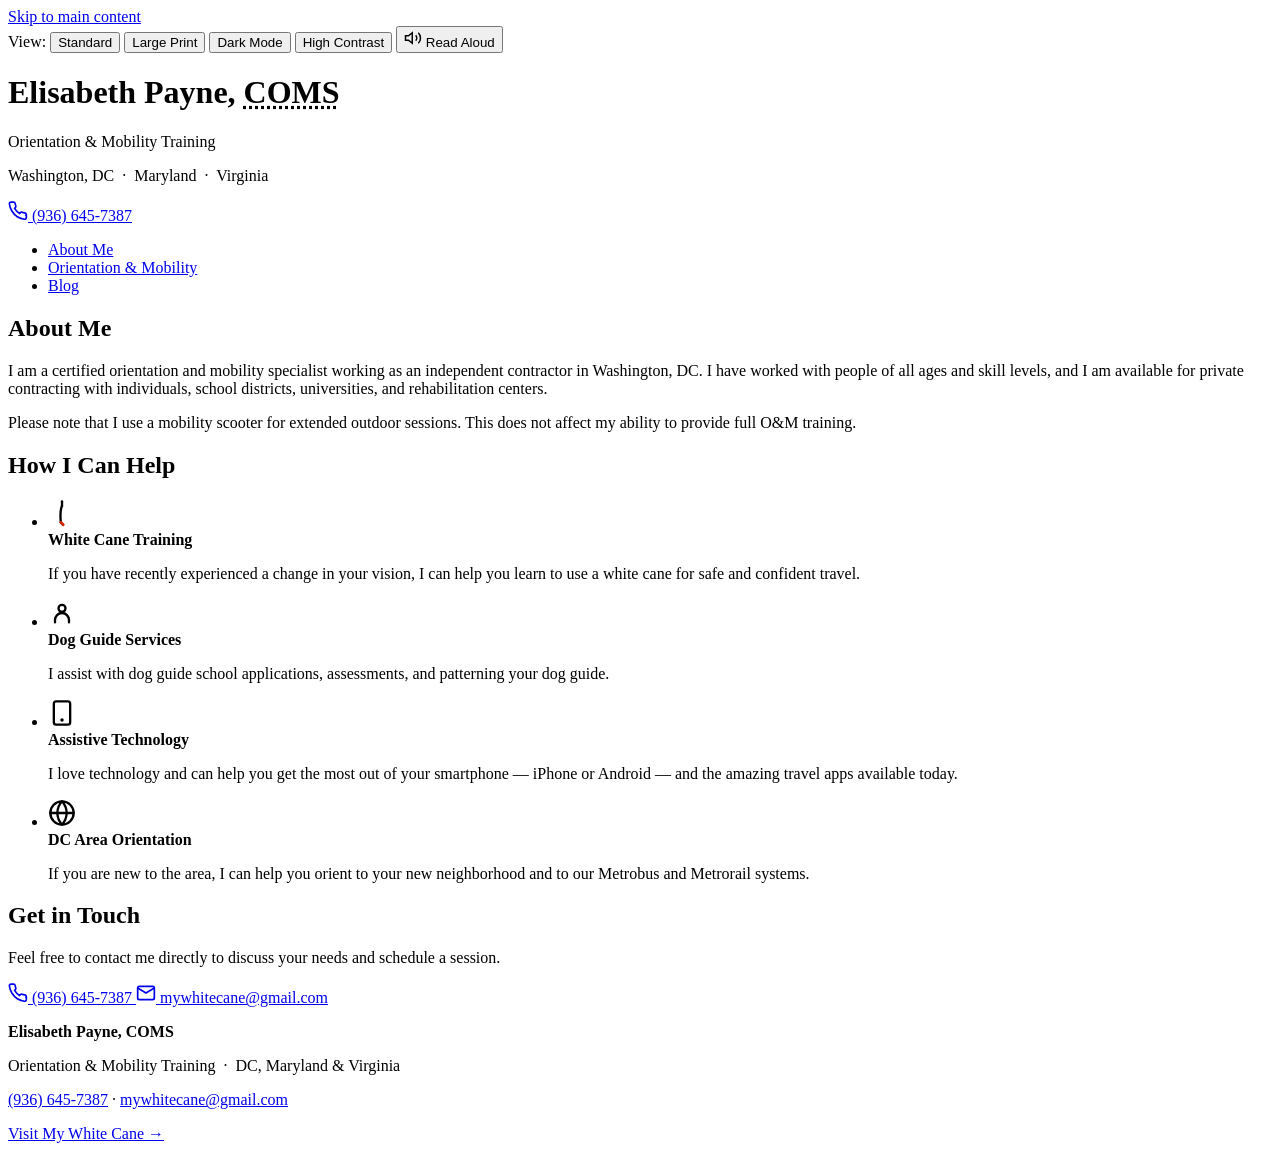
==== index.html @ dfaa6742 "Add initial index.html file with site structure" ====
<!DOCTYPE html>
<html lang="en">
<head>
  <meta charset="UTF-8" />
  <meta name="viewport" content="width=device-width, initial-scale=1.0" />
  <meta name="description" content="Elisabeth Payne, COMS — Certified Orientation and Mobility Specialist serving Washington DC, Maryland, and Virginia. White cane training, dog guide assessments, assistive technology, and independent travel skills." />
  <title>Elisabeth Payne, COMS | Orientation & Mobility — DC, MD & VA</title>
  <link rel="stylesheet" href="assets/css/style.css" />
  <link rel="icon" type="image/svg+xml" href="assets/images/favicon.svg" />
  <!-- Preload hero image when available -->
</head>
<body>

  <!-- Skip Navigation -->
  <a href="#main-content" class="skip-link">Skip to main content</a>

  <!-- Vision Profile Controls -->
  <div class="vision-controls" role="toolbar" aria-label="Vision accessibility options">
    <span class="vision-label">View:</span>
    <button class="vision-btn active" data-profile="standard" aria-pressed="true">Standard</button>
    <button class="vision-btn" data-profile="large" aria-pressed="false">Large Print</button>
    <button class="vision-btn" data-profile="dark" aria-pressed="false">Dark Mode</button>
    <button class="vision-btn" data-profile="yellow" aria-pressed="false">High Contrast</button>
    <button class="read-aloud-btn" id="readAloudBtn" aria-label="Read page aloud">
      <svg aria-hidden="true" width="18" height="18" viewBox="0 0 24 24" fill="none" stroke="currentColor" stroke-width="2"><polygon points="11 5 6 9 2 9 2 15 6 15 11 19 11 5"></polygon><path d="M19.07 4.93a10 10 0 0 1 0 14.14"></path><path d="M15.54 8.46a5 5 0 0 1 0 7.07"></path></svg>
      Read Aloud
    </button>
  </div>

  <!-- Header / Hero -->
  <header class="site-header" role="banner">
    <div class="hero-image-wrapper">
      <!-- Capitol building banner — replace src with your actual image -->
      <img 
        src="assets/images/capitol-banner.webp" 
        alt="The United States Capitol dome against a clear blue sky, representing Elisabeth Payne's service area in Washington DC"
        class="hero-img"
        onerror="this.style.display='none'"
      />
      <div class="hero-overlay"></div>
    </div>
    <div class="hero-content">
      <h1 class="site-title">Elisabeth Payne, <abbr title="Certified Orientation and Mobility Specialist">COMS</abbr></h1>
      <p class="site-subtitle">Orientation &amp; Mobility Training</p>
      <p class="site-region">Washington, DC &nbsp;·&nbsp; Maryland &nbsp;·&nbsp; Virginia</p>
      <a href="tel:9366457387" class="hero-phone" aria-label="Call Elisabeth at 936-645-7387">
        <svg aria-hidden="true" width="20" height="20" viewBox="0 0 24 24" fill="none" stroke="currentColor" stroke-width="2"><path d="M22 16.92v3a2 2 0 0 1-2.18 2 19.79 19.79 0 0 1-8.63-3.07A19.5 19.5 0 0 1 4.69 12a19.79 19.79 0 0 1-3.07-8.67A2 2 0 0 1 3.6 1.27h3a2 2 0 0 1 2 1.72c.127.96.361 1.903.7 2.81a2 2 0 0 1-.45 2.11L7.91 8.91a16 16 0 0 0 6 6l.92-.92a2 2 0 0 1 2.11-.45c.907.339 1.85.573 2.81.7A2 2 0 0 1 21.73 16.92z"></path></svg>
        (936) 645-7387
      </a>
    </div>
  </header>

  <!-- Main Navigation -->
  <nav class="site-nav" aria-label="Main navigation">
    <ul role="list">
      <li><a href="index.html" aria-current="page">About Me</a></li>
      <li><a href="om.html">Orientation &amp; Mobility</a></li>
      <li><a href="https://mywhitecane.com" rel="noopener">Blog</a></li>
    </ul>
  </nav>

  <!-- Main Content -->
  <main id="main-content">

    <section class="about-section" aria-labelledby="about-heading">
      <div class="container">

        <div class="about-grid">
          <div class="about-photo">
            <!-- Replace with your actual headshot -->
            <img 
              src="assets/images/headshot.webp" 
              alt="Elisabeth Payne, Certified Orientation and Mobility Specialist, smiling in a professional photo"
              class="headshot"
              onerror="this.parentElement.style.display='none'"
            />
          </div>

          <div class="about-text">
            <h2 id="about-heading">About Me</h2>
            <p>I am a certified orientation and mobility specialist working as an independent contractor in Washington, DC. I have worked with people of all ages and skill levels, and I am available for private contracting with individuals, school districts, universities, and rehabilitation centers.</p>
            <p>Please note that I use a mobility scooter for extended outdoor sessions. This does not affect my ability to provide full O&amp;M training.</p>
          </div>
        </div>

        <div class="services-section" aria-labelledby="services-heading">
          <h2 id="services-heading">How I Can Help</h2>
          <ul class="services-list" role="list">
            <li>
              <span class="service-icon" aria-hidden="true">
                <svg width="28" height="28" viewBox="0 0 24 24" fill="none" stroke="currentColor" stroke-width="2" stroke-linecap="round" stroke-linejoin="round"><line x1="12" y1="2" x2="12" y2="6"/><path d="M12 6 Q10 10 11 20"/><line x1="11" y1="20" x2="13" y2="22" stroke="#cc2200" stroke-width="2.5"/></svg>
              </span>
              <div>
                <strong>White Cane Training</strong>
                <p>If you have recently experienced a change in your vision, I can help you learn to use a white cane for safe and confident travel.</p>
              </div>
            </li>
            <li>
              <span class="service-icon" aria-hidden="true">
                <svg width="28" height="28" viewBox="0 0 24 24" fill="none" stroke="currentColor" stroke-width="2" stroke-linecap="round" stroke-linejoin="round"><circle cx="12" cy="8" r="3"/><path d="M6 20v-2a6 6 0 0 1 12 0v2"/></svg>
              </span>
              <div>
                <strong>Dog Guide Services</strong>
                <p>I assist with dog guide school applications, assessments, and patterning your dog guide.</p>
              </div>
            </li>
            <li>
              <span class="service-icon" aria-hidden="true">
                <svg width="28" height="28" viewBox="0 0 24 24" fill="none" stroke="currentColor" stroke-width="2" stroke-linecap="round" stroke-linejoin="round"><rect x="5" y="2" width="14" height="20" rx="2"/><line x1="12" y1="18" x2="12" y2="18" stroke-width="3"/></svg>
              </span>
              <div>
                <strong>Assistive Technology</strong>
                <p>I love technology and can help you get the most out of your smartphone — iPhone or Android — and the amazing travel apps available today.</p>
              </div>
            </li>
            <li>
              <span class="service-icon" aria-hidden="true">
                <svg width="28" height="28" viewBox="0 0 24 24" fill="none" stroke="currentColor" stroke-width="2" stroke-linecap="round" stroke-linejoin="round"><circle cx="12" cy="12" r="10"/><line x1="2" y1="12" x2="22" y2="12"/><path d="M12 2a15.3 15.3 0 0 1 4 10 15.3 15.3 0 0 1-4 10 15.3 15.3 0 0 1-4-10 15.3 15.3 0 0 1 4-10z"/></svg>
              </span>
              <div>
                <strong>DC Area Orientation</strong>
                <p>If you are new to the area, I can help you orient to your new neighborhood and to our Metrobus and Metrorail systems.</p>
              </div>
            </li>
          </ul>
        </div>

        <div class="contact-section" aria-labelledby="contact-heading">
          <h2 id="contact-heading">Get in Touch</h2>
          <p>Feel free to contact me directly to discuss your needs and schedule a session.</p>
          <div class="contact-links">
            <a href="tel:9366457387" class="contact-btn contact-btn--phone" aria-label="Call Elisabeth at 936-645-7387">
              <svg aria-hidden="true" width="20" height="20" viewBox="0 0 24 24" fill="none" stroke="currentColor" stroke-width="2"><path d="M22 16.92v3a2 2 0 0 1-2.18 2 19.79 19.79 0 0 1-8.63-3.07A19.5 19.5 0 0 1 4.69 12a19.79 19.79 0 0 1-3.07-8.67A2 2 0 0 1 3.6 1.27h3a2 2 0 0 1 2 1.72c.127.96.361 1.903.7 2.81a2 2 0 0 1-.45 2.11L7.91 8.91a16 16 0 0 0 6 6l.92-.92a2 2 0 0 1 2.11-.45c.907.339 1.85.573 2.81.7A2 2 0 0 1 21.73 16.92z"></path></svg>
              (936) 645-7387
            </a>
            <a href="mailto:mywhitecane@gmail.com" class="contact-btn contact-btn--email" aria-label="Email Elisabeth at mywhitecane@gmail.com">
              <svg aria-hidden="true" width="20" height="20" viewBox="0 0 24 24" fill="none" stroke="currentColor" stroke-width="2"><path d="M4 4h16c1.1 0 2 .9 2 2v12c0 1.1-.9 2-2 2H4c-1.1 0-2-.9-2-2V6c0-1.1.9-2 2-2z"></path><polyline points="22,6 12,12 2,6"></polyline></svg>
              mywhitecane@gmail.com
            </a>
          </div>
        </div>

      </div>
    </section>
  </main>

  <footer class="site-footer" role="contentinfo">
    <div class="container">
      <p><strong>Elisabeth Payne, COMS</strong></p>
      <p>Orientation &amp; Mobility Training &nbsp;·&nbsp; DC, Maryland &amp; Virginia</p>
      <div class="footer-contact">
        <a href="tel:9366457387">(936) 645-7387</a>
        <span aria-hidden="true"> · </span>
        <a href="mailto:mywhitecane@gmail.com">mywhitecane@gmail.com</a>
      </div>
      <p class="footer-link"><a href="https://mywhitecane.com" rel="noopener">Visit My White Cane →</a></p>
    </div>
  </footer>

  <script src="assets/js/main.js"></script>
</body>
</html>
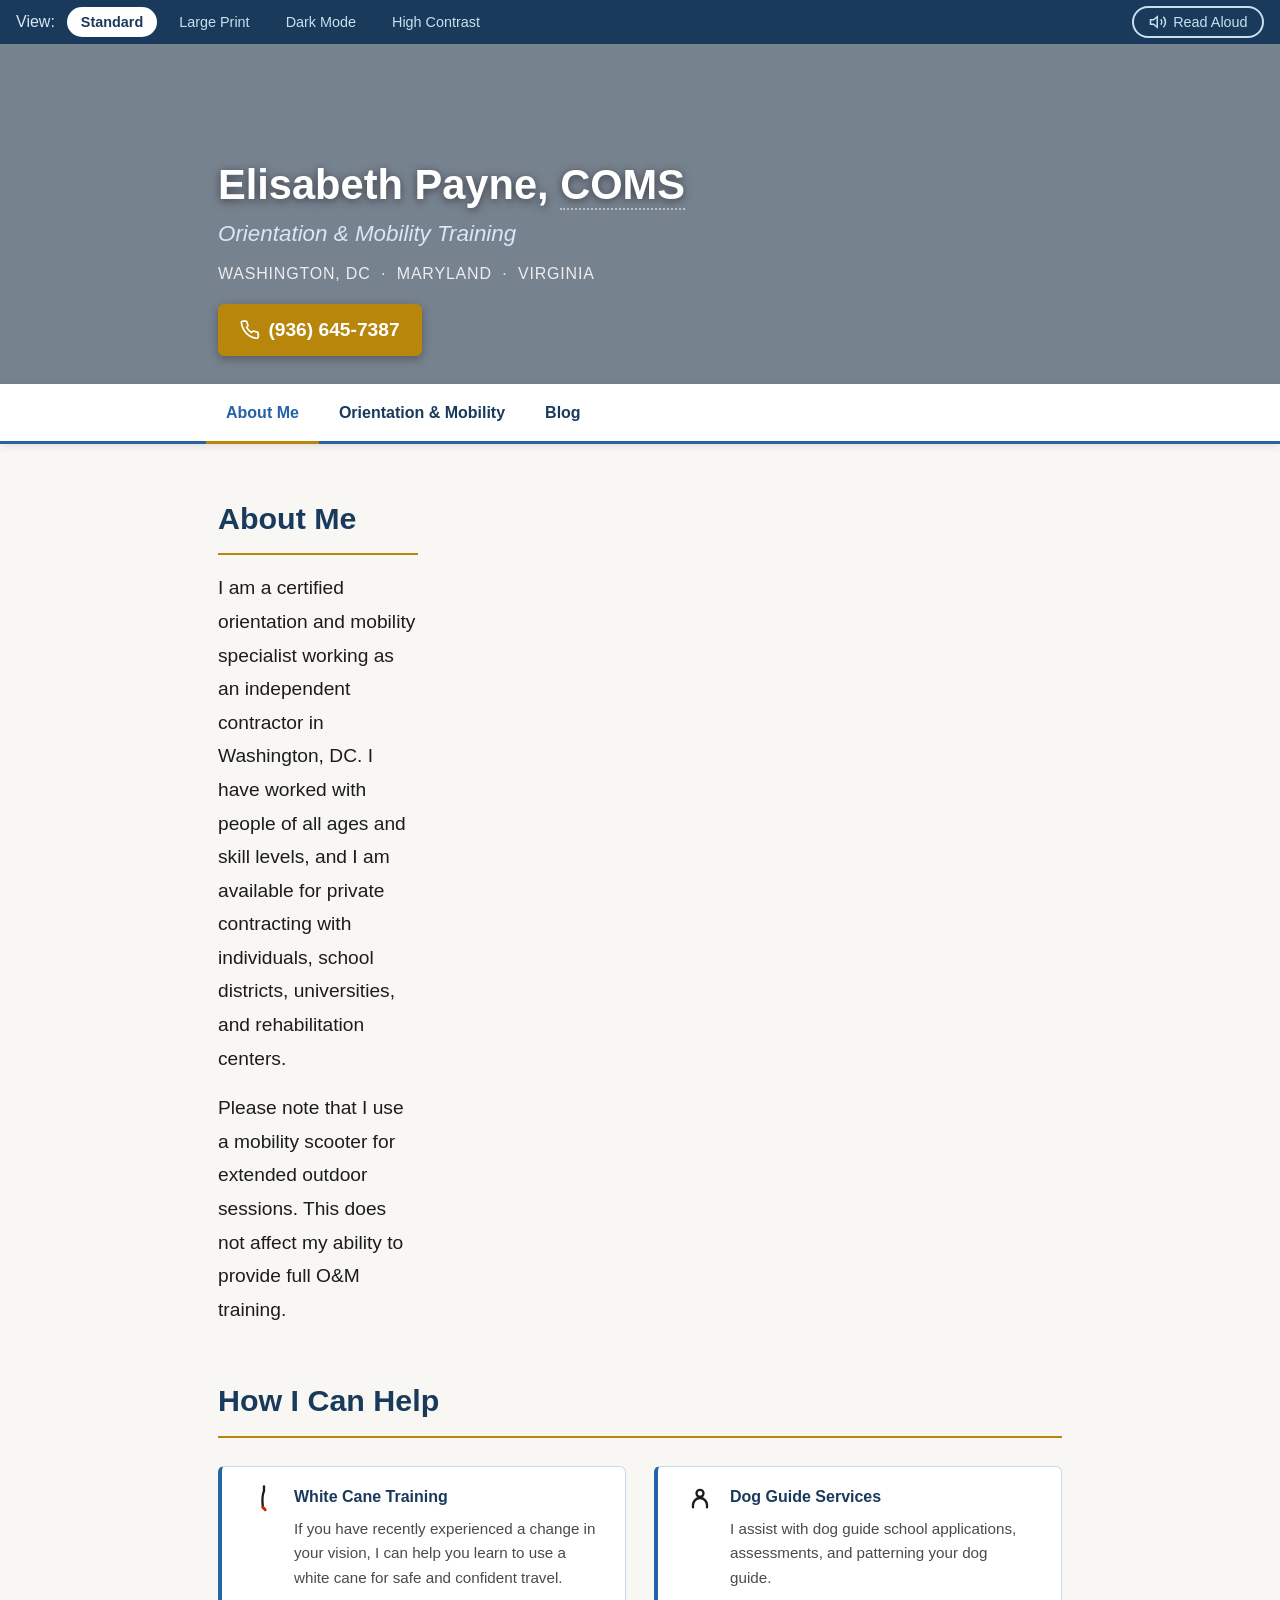
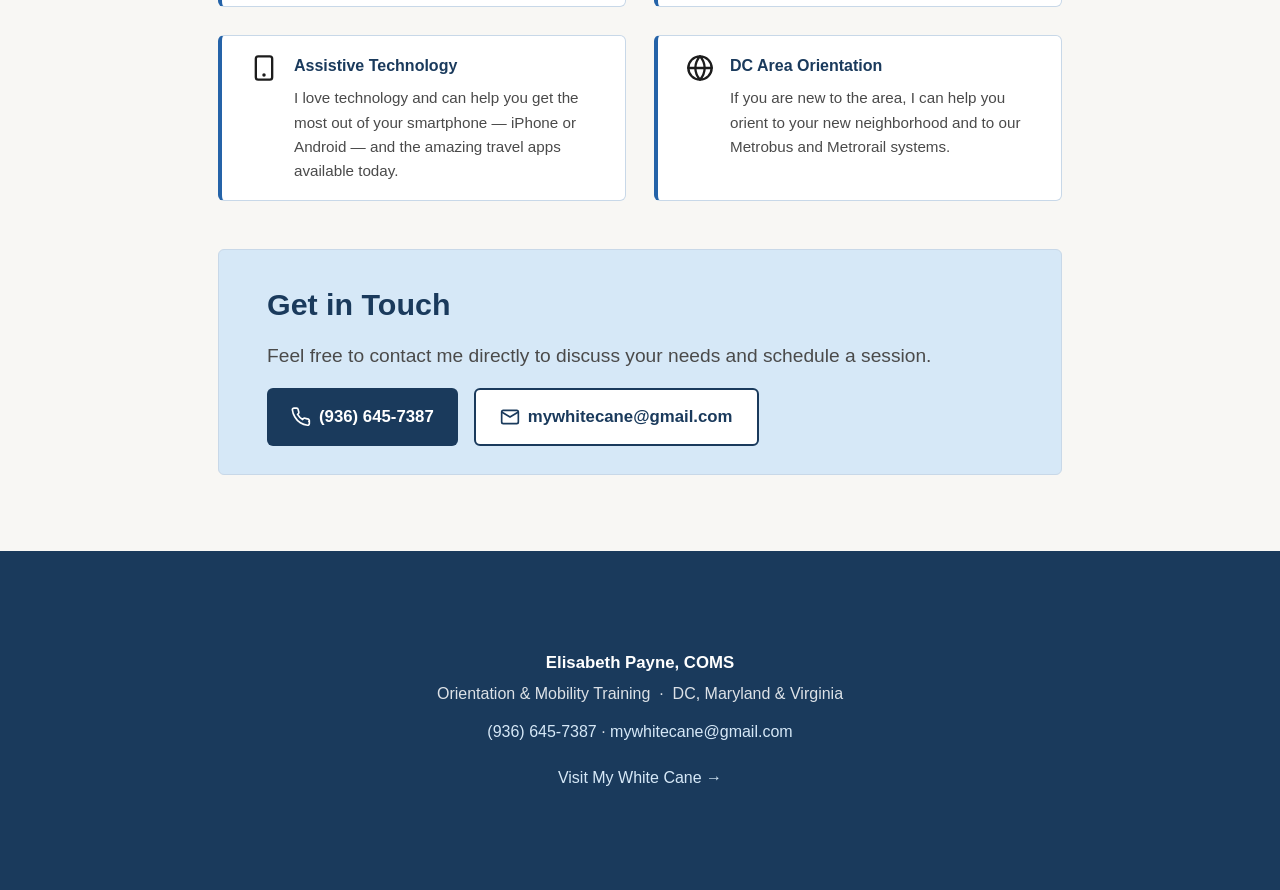
==== commit d99a2ddb: "Update file paths in index.html" ====
--- a/index.html
+++ b/index.html
@@ -5,8 +5,8 @@
   <meta name="viewport" content="width=device-width, initial-scale=1.0" />
   <meta name="description" content="Elisabeth Payne, COMS — Certified Orientation and Mobility Specialist serving Washington DC, Maryland, and Virginia. White cane training, dog guide assessments, assistive technology, and independent travel skills." />
   <title>Elisabeth Payne, COMS | Orientation & Mobility — DC, MD & VA</title>
-  <link rel="stylesheet" href="assets/css/style.css" />
-  <link rel="icon" type="image/svg+xml" href="assets/images/favicon.svg" />
+  <link rel="stylesheet" href="style.css" />
+  <link rel="icon" type="image/svg+xml" href="favicon.svg" />
   <!-- Preload hero image when available -->
 </head>
 <body>
@@ -32,7 +32,7 @@
     <div class="hero-image-wrapper">
       <!-- Capitol building banner — replace src with your actual image -->
       <img 
-        src="assets/images/capitol-banner.webp" 
+        src="assets/capitol-banner.webp" 
         alt="The United States Capitol dome against a clear blue sky, representing Elisabeth Payne's service area in Washington DC"
         class="hero-img"
         onerror="this.style.display='none'"
@@ -54,7 +54,7 @@
   <nav class="site-nav" aria-label="Main navigation">
     <ul role="list">
       <li><a href="index.html" aria-current="page">About Me</a></li>
-      <li><a href="om.html">Orientation &amp; Mobility</a></li>
+      <li><a href="o-and-m.html">Orientation &amp; Mobility</a></li>
       <li><a href="https://mywhitecane.com" rel="noopener">Blog</a></li>
     </ul>
   </nav>
@@ -69,7 +69,7 @@
           <div class="about-photo">
             <!-- Replace with your actual headshot -->
             <img 
-              src="assets/images/headshot.webp" 
+              src="assets/headshot.webp" 
               alt="Elisabeth Payne, Certified Orientation and Mobility Specialist, smiling in a professional photo"
               class="headshot"
               onerror="this.parentElement.style.display='none'"
@@ -157,6 +157,6 @@
     </div>
   </footer>
 
-  <script src="assets/js/main.js"></script>
+  <script src="main.js"></script>
 </body>
 </html>
--- a/style.css
+++ b/style.css
@@ -0,0 +1,605 @@
+/* ============================================
+   Elisabeth Payne, COMS — Stylesheet
+   Accessibility-first design
+   ============================================ */
+
+/* --- Design Tokens --- */
+:root {
+  --color-navy:        #1a3a5c;
+  --color-blue:        #2563a8;
+  --color-blue-light:  #d6e8f7;
+  --color-gold:        #b8860b;
+  --color-gold-light:  #f5ecd0;
+  --color-white:       #ffffff;
+  --color-off-white:   #f8f7f4;
+  --color-text:        #1c1c1c;
+  --color-text-muted:  #4a4a4a;
+  --color-border:      #c8d8e8;
+  --color-hero-overlay: rgba(15, 35, 60, 0.55);
+
+  --font-heading: Arial, Helvetica, sans-serif;
+  --font-body:    Arial, Helvetica, sans-serif;
+  --font-ui:      Arial, Helvetica, sans-serif;
+
+  --size-base:    1.2rem;   /* 19.2px — large by default */
+  --size-lead:    1.35rem;
+  --size-h1:      2.6rem;
+  --size-h2:      1.9rem;
+  --size-h3:      1.4rem;
+  --size-small:   1rem;
+
+  --line-height:  1.75;
+  --space-xs:     0.5rem;
+  --space-sm:     1rem;
+  --space-md:     1.75rem;
+  --space-lg:     3rem;
+  --space-xl:     5rem;
+
+  --radius:       6px;
+  --max-width:    900px;
+  --max-width-narrow: 680px;
+
+  --transition:   200ms ease;
+}
+
+/* --- Vision Profiles --- */
+
+/* Large Print */
+[data-vision="large"] {
+  --size-base:  1.5rem;
+  --size-lead:  1.7rem;
+  --size-h1:    3rem;
+  --size-h2:    2.3rem;
+  --size-h3:    1.75rem;
+}
+
+/* Dark Mode */
+[data-vision="dark"] {
+  --color-navy:       #a8c8e8;
+  --color-blue:       #90b8e0;
+  --color-blue-light: #1a2a3a;
+  --color-gold:       #d4a847;
+  --color-gold-light: #1e1a0e;
+  --color-white:      #1a1a1a;
+  --color-off-white:  #121212;
+  --color-text:       #e8e8e8;
+  --color-text-muted: #b0b0b0;
+  --color-border:     #2a3a4a;
+  --color-hero-overlay: rgba(0, 0, 0, 0.7);
+}
+
+/* High Contrast Yellow-on-Black */
+[data-vision="yellow"] {
+  --color-navy:       #ffff00;
+  --color-blue:       #ffff00;
+  --color-blue-light: #000000;
+  --color-gold:       #ffff00;
+  --color-gold-light: #000000;
+  --color-white:      #000000;
+  --color-off-white:  #000000;
+  --color-text:       #ffff00;
+  --color-text-muted: #ffff00;
+  --color-border:     #ffff00;
+  --color-hero-overlay: rgba(0, 0, 0, 0.85);
+  --size-base:        1.4rem;
+}
+
+/* --- Reset & Base --- */
+*, *::before, *::after {
+  box-sizing: border-box;
+  margin: 0;
+  padding: 0;
+}
+
+html {
+  scroll-behavior: smooth;
+  font-size: 100%;
+}
+
+body {
+  font-family: var(--font-body);
+  font-size: var(--size-base);
+  line-height: var(--line-height);
+  color: var(--color-text);
+  background-color: var(--color-off-white);
+  text-align: left; /* never justify */
+}
+
+/* --- Skip Link --- */
+.skip-link {
+  position: absolute;
+  top: -100px;
+  left: var(--space-sm);
+  background: var(--color-navy);
+  color: var(--color-white);
+  padding: var(--space-xs) var(--space-sm);
+  border-radius: var(--radius);
+  font-family: var(--font-ui);
+  font-weight: 700;
+  text-decoration: none;
+  z-index: 1000;
+  transition: top var(--transition);
+}
+.skip-link:focus {
+  top: var(--space-sm);
+}
+
+/* --- Vision Controls Bar --- */
+.vision-controls {
+  display: flex;
+  align-items: center;
+  gap: var(--space-xs);
+  padding: 0.4rem var(--space-sm);
+  background: var(--color-navy);
+  flex-wrap: wrap;
+}
+
+.vision-label {
+  font-family: var(--font-ui);
+  font-size: var(--size-small);
+  color: var(--color-blue-light);
+  margin-right: 0.25rem;
+}
+
+.vision-btn {
+  font-family: var(--font-ui);
+  font-size: 0.9rem;
+  padding: 0.3rem 0.75rem;
+  border: 2px solid transparent;
+  border-radius: 100px;
+  background: transparent;
+  color: #c8dff0;
+  cursor: pointer;
+  transition: all var(--transition);
+}
+.vision-btn:hover,
+.vision-btn:focus-visible {
+  border-color: var(--color-blue-light);
+  color: var(--color-white);
+  outline: none;
+}
+.vision-btn.active,
+.vision-btn[aria-pressed="true"] {
+  background: var(--color-white);
+  color: var(--color-navy);
+  font-weight: 700;
+}
+
+.read-aloud-btn {
+  margin-left: auto;
+  display: flex;
+  align-items: center;
+  gap: 0.4rem;
+  font-family: var(--font-ui);
+  font-size: 0.9rem;
+  padding: 0.3rem 0.9rem;
+  border: 2px solid #c8dff0;
+  border-radius: 100px;
+  background: transparent;
+  color: #c8dff0;
+  cursor: pointer;
+  transition: all var(--transition);
+}
+.read-aloud-btn:hover,
+.read-aloud-btn:focus-visible {
+  background: var(--color-white);
+  color: var(--color-navy);
+  border-color: var(--color-white);
+  outline: none;
+}
+.read-aloud-btn.speaking {
+  background: #e85858;
+  border-color: #e85858;
+  color: white;
+}
+
+/* --- Hero Header --- */
+.site-header {
+  position: relative;
+  min-height: 340px;
+  display: flex;
+  align-items: flex-end;
+}
+.site-header--short {
+  min-height: 200px;
+}
+
+.hero-image-wrapper {
+  position: absolute;
+  inset: 0;
+  overflow: hidden;
+}
+.hero-img {
+  width: 100%;
+  height: 100%;
+  object-fit: cover;
+  object-position: center 30%;
+}
+.hero-overlay {
+  position: absolute;
+  inset: 0;
+  background: var(--color-hero-overlay);
+}
+
+/* Fallback gradient if no image */
+.hero-image-wrapper:not(:has(img[src])),
+.hero-image-wrapper:has(img[style*="display:none"]) {
+  background: linear-gradient(135deg, var(--color-navy) 0%, #2a5a8c 100%);
+}
+
+.hero-content {
+  position: relative;
+  z-index: 1;
+  padding: var(--space-lg) var(--space-md) var(--space-md);
+  width: 100%;
+  max-width: var(--max-width);
+  margin: 0 auto;
+}
+
+.site-title {
+  font-family: var(--font-heading);
+  font-size: var(--size-h1);
+  color: var(--color-white);
+  line-height: 1.15;
+  text-shadow: 0 2px 8px rgba(0,0,0,0.5);
+}
+.site-title abbr {
+  text-decoration: none;
+  border-bottom: 2px dotted rgba(255,255,255,0.5);
+}
+
+.site-subtitle {
+  font-family: var(--font-heading);
+  font-size: var(--size-h3);
+  color: var(--color-blue-light);
+  margin-top: 0.3rem;
+  font-style: italic;
+}
+
+.site-region {
+  font-family: var(--font-ui);
+  font-size: var(--size-small);
+  color: rgba(255,255,255,0.85);
+  letter-spacing: 0.05em;
+  text-transform: uppercase;
+  margin-top: 0.4rem;
+}
+
+.hero-phone {
+  display: inline-flex;
+  align-items: center;
+  gap: 0.5rem;
+  margin-top: var(--space-sm);
+  padding: 0.6rem 1.4rem;
+  background: var(--color-gold);
+  color: var(--color-white);
+  font-family: var(--font-ui);
+  font-size: 1.2rem;
+  font-weight: 700;
+  border-radius: var(--radius);
+  text-decoration: none;
+  transition: background var(--transition);
+  box-shadow: 0 3px 10px rgba(0,0,0,0.3);
+}
+.hero-phone:hover,
+.hero-phone:focus-visible {
+  background: #9a6e09;
+  outline: 3px solid var(--color-white);
+  outline-offset: 2px;
+}
+
+.site-title-small {
+  font-family: var(--font-ui);
+  font-size: var(--size-small);
+  color: rgba(255,255,255,0.8);
+  margin-bottom: 0.5rem;
+}
+.site-title-small a {
+  color: inherit;
+  text-decoration: none;
+}
+.site-title-small a:hover { text-decoration: underline; }
+
+.page-title {
+  font-family: var(--font-heading);
+  font-size: var(--size-h1);
+  color: var(--color-white);
+  text-shadow: 0 2px 8px rgba(0,0,0,0.5);
+}
+
+/* --- Navigation --- */
+.site-nav {
+  background: var(--color-white);
+  border-bottom: 3px solid var(--color-blue);
+  position: sticky;
+  top: 0;
+  z-index: 100;
+  box-shadow: 0 2px 8px rgba(0,0,0,0.1);
+}
+.site-nav ul {
+  display: flex;
+  list-style: none;
+  max-width: var(--max-width);
+  margin: 0 auto;
+  padding: 0 var(--space-sm);
+}
+.site-nav a {
+  display: block;
+  padding: 0.9rem 1.25rem;
+  font-family: var(--font-ui);
+  font-size: 1rem;
+  font-weight: 600;
+  color: var(--color-navy);
+  text-decoration: none;
+  border-bottom: 3px solid transparent;
+  margin-bottom: -3px;
+  transition: all var(--transition);
+}
+.site-nav a:hover,
+.site-nav a:focus-visible {
+  color: var(--color-blue);
+  border-bottom-color: var(--color-blue);
+  outline: none;
+}
+.site-nav a[aria-current="page"] {
+  color: var(--color-blue);
+  border-bottom-color: var(--color-gold);
+  font-weight: 700;
+}
+
+/* --- Layout --- */
+.container {
+  max-width: var(--max-width);
+  margin: 0 auto;
+  padding: var(--space-lg) var(--space-md);
+}
+.container--narrow {
+  max-width: var(--max-width-narrow);
+}
+
+/* --- About Grid --- */
+.about-grid {
+  display: grid;
+  grid-template-columns: 200px 1fr;
+  gap: var(--space-lg);
+  align-items: start;
+  margin-bottom: var(--space-lg);
+}
+
+.headshot {
+  width: 100%;
+  border-radius: var(--radius);
+  border: 4px solid var(--color-border);
+  box-shadow: 0 4px 16px rgba(0,0,0,0.12);
+}
+
+.about-text h2 {
+  font-family: var(--font-heading);
+  font-size: var(--size-h2);
+  color: var(--color-navy);
+  margin-bottom: var(--space-sm);
+  padding-bottom: 0.5rem;
+  border-bottom: 2px solid var(--color-gold);
+}
+.about-text p + p {
+  margin-top: var(--space-sm);
+}
+
+/* --- Services --- */
+.services-section {
+  margin-bottom: var(--space-lg);
+}
+.services-section h2 {
+  font-family: var(--font-heading);
+  font-size: var(--size-h2);
+  color: var(--color-navy);
+  margin-bottom: var(--space-md);
+  padding-bottom: 0.5rem;
+  border-bottom: 2px solid var(--color-gold);
+}
+
+.services-list {
+  list-style: none;
+  display: grid;
+  grid-template-columns: 1fr 1fr;
+  gap: var(--space-md);
+}
+.services-list li {
+  display: flex;
+  gap: var(--space-sm);
+  align-items: flex-start;
+  background: var(--color-white);
+  border: 1px solid var(--color-border);
+  border-left: 4px solid var(--color-blue);
+  border-radius: var(--radius);
+  padding: var(--space-sm) var(--space-md);
+}
+.service-icon {
+  font-size: 1.8rem;
+  line-height: 1;
+  margin-top: 0.1rem;
+  flex-shrink: 0;
+}
+.services-list strong {
+  display: block;
+  font-family: var(--font-ui);
+  font-size: 1rem;
+  color: var(--color-navy);
+  margin-bottom: 0.4rem;
+}
+.services-list p {
+  font-size: 0.95rem;
+  color: var(--color-text-muted);
+  line-height: 1.6;
+  margin: 0;
+}
+
+/* --- Contact --- */
+.contact-section {
+  background: var(--color-blue-light);
+  border: 1px solid var(--color-border);
+  border-radius: var(--radius);
+  padding: var(--space-md) var(--space-lg);
+  margin-bottom: var(--space-md);
+}
+.contact-section h2 {
+  font-family: var(--font-heading);
+  font-size: var(--size-h2);
+  color: var(--color-navy);
+  margin-bottom: var(--space-xs);
+}
+.contact-section p {
+  color: var(--color-text-muted);
+  margin-bottom: var(--space-sm);
+}
+
+.contact-links {
+  display: flex;
+  gap: var(--space-sm);
+  flex-wrap: wrap;
+}
+
+.contact-btn {
+  display: inline-flex;
+  align-items: center;
+  gap: 0.5rem;
+  padding: 0.75rem 1.5rem;
+  border-radius: var(--radius);
+  font-family: var(--font-ui);
+  font-size: 1.05rem;
+  font-weight: 700;
+  text-decoration: none;
+  transition: all var(--transition);
+}
+.contact-btn:focus-visible {
+  outline: 3px solid var(--color-navy);
+  outline-offset: 2px;
+}
+.contact-btn--phone {
+  background: var(--color-navy);
+  color: var(--color-white);
+}
+.contact-btn--phone:hover { background: var(--color-blue); }
+
+.contact-btn--email {
+  background: var(--color-white);
+  color: var(--color-navy);
+  border: 2px solid var(--color-navy);
+}
+.contact-btn--email:hover {
+  background: var(--color-navy);
+  color: var(--color-white);
+}
+
+/* --- O&M Article --- */
+article h2 {
+  font-family: var(--font-heading);
+  font-size: var(--size-h2);
+  color: var(--color-navy);
+  margin-bottom: var(--space-sm);
+  padding-bottom: 0.5rem;
+  border-bottom: 2px solid var(--color-gold);
+}
+article h3 {
+  font-family: var(--font-heading);
+  font-size: var(--size-h3);
+  color: var(--color-navy);
+  margin: var(--space-md) 0 var(--space-xs);
+}
+article p {
+  margin-bottom: var(--space-sm);
+}
+article ul {
+  margin: var(--space-xs) 0 var(--space-sm) var(--space-md);
+}
+article li {
+  margin-bottom: 0.4rem;
+}
+.lead {
+  font-size: var(--size-lead);
+  color: var(--color-navy);
+  font-style: italic;
+  border-left: 4px solid var(--color-gold);
+  padding-left: var(--space-sm);
+  margin-bottom: var(--space-md) !important;
+}
+
+/* --- Footer --- */
+.site-footer {
+  background: var(--color-navy);
+  color: rgba(255,255,255,0.85);
+  padding: var(--space-lg) var(--space-md);
+  text-align: center;
+  font-family: var(--font-ui);
+  font-size: var(--size-small);
+  line-height: 1.9;
+}
+.site-footer strong {
+  color: var(--color-white);
+  font-size: 1.05rem;
+}
+.footer-contact {
+  margin-top: 0.5rem;
+}
+.site-footer a {
+  color: var(--color-blue-light);
+  text-decoration: none;
+}
+.site-footer a:hover {
+  text-decoration: underline;
+  color: var(--color-white);
+}
+.footer-link {
+  margin-top: var(--space-sm);
+  font-size: 1rem;
+}
+
+/* --- Focus Styles (global) --- */
+:focus-visible {
+  outline: 3px solid var(--color-gold);
+  outline-offset: 2px;
+}
+
+/* --- Responsive --- */
+@media (max-width: 680px) {
+  :root {
+    --size-h1: 2rem;
+    --size-h2: 1.6rem;
+  }
+  .about-grid {
+    grid-template-columns: 1fr;
+  }
+  .about-photo {
+    max-width: 160px;
+  }
+  .services-list {
+    grid-template-columns: 1fr;
+  }
+  .contact-links {
+    flex-direction: column;
+  }
+  .contact-btn {
+    justify-content: center;
+  }
+  .site-nav ul {
+    justify-content: space-around;
+  }
+  .site-nav a {
+    padding: 0.75rem 0.5rem;
+    font-size: 0.9rem;
+  }
+  .read-aloud-btn {
+    margin-left: 0;
+  }
+  .vision-controls {
+    gap: 0.3rem;
+  }
+}
+
+@media (prefers-reduced-motion: reduce) {
+  *, *::before, *::after {
+    transition-duration: 0.01ms !important;
+    animation-duration: 0.01ms !important;
+  }
+  html { scroll-behavior: auto; }
+}
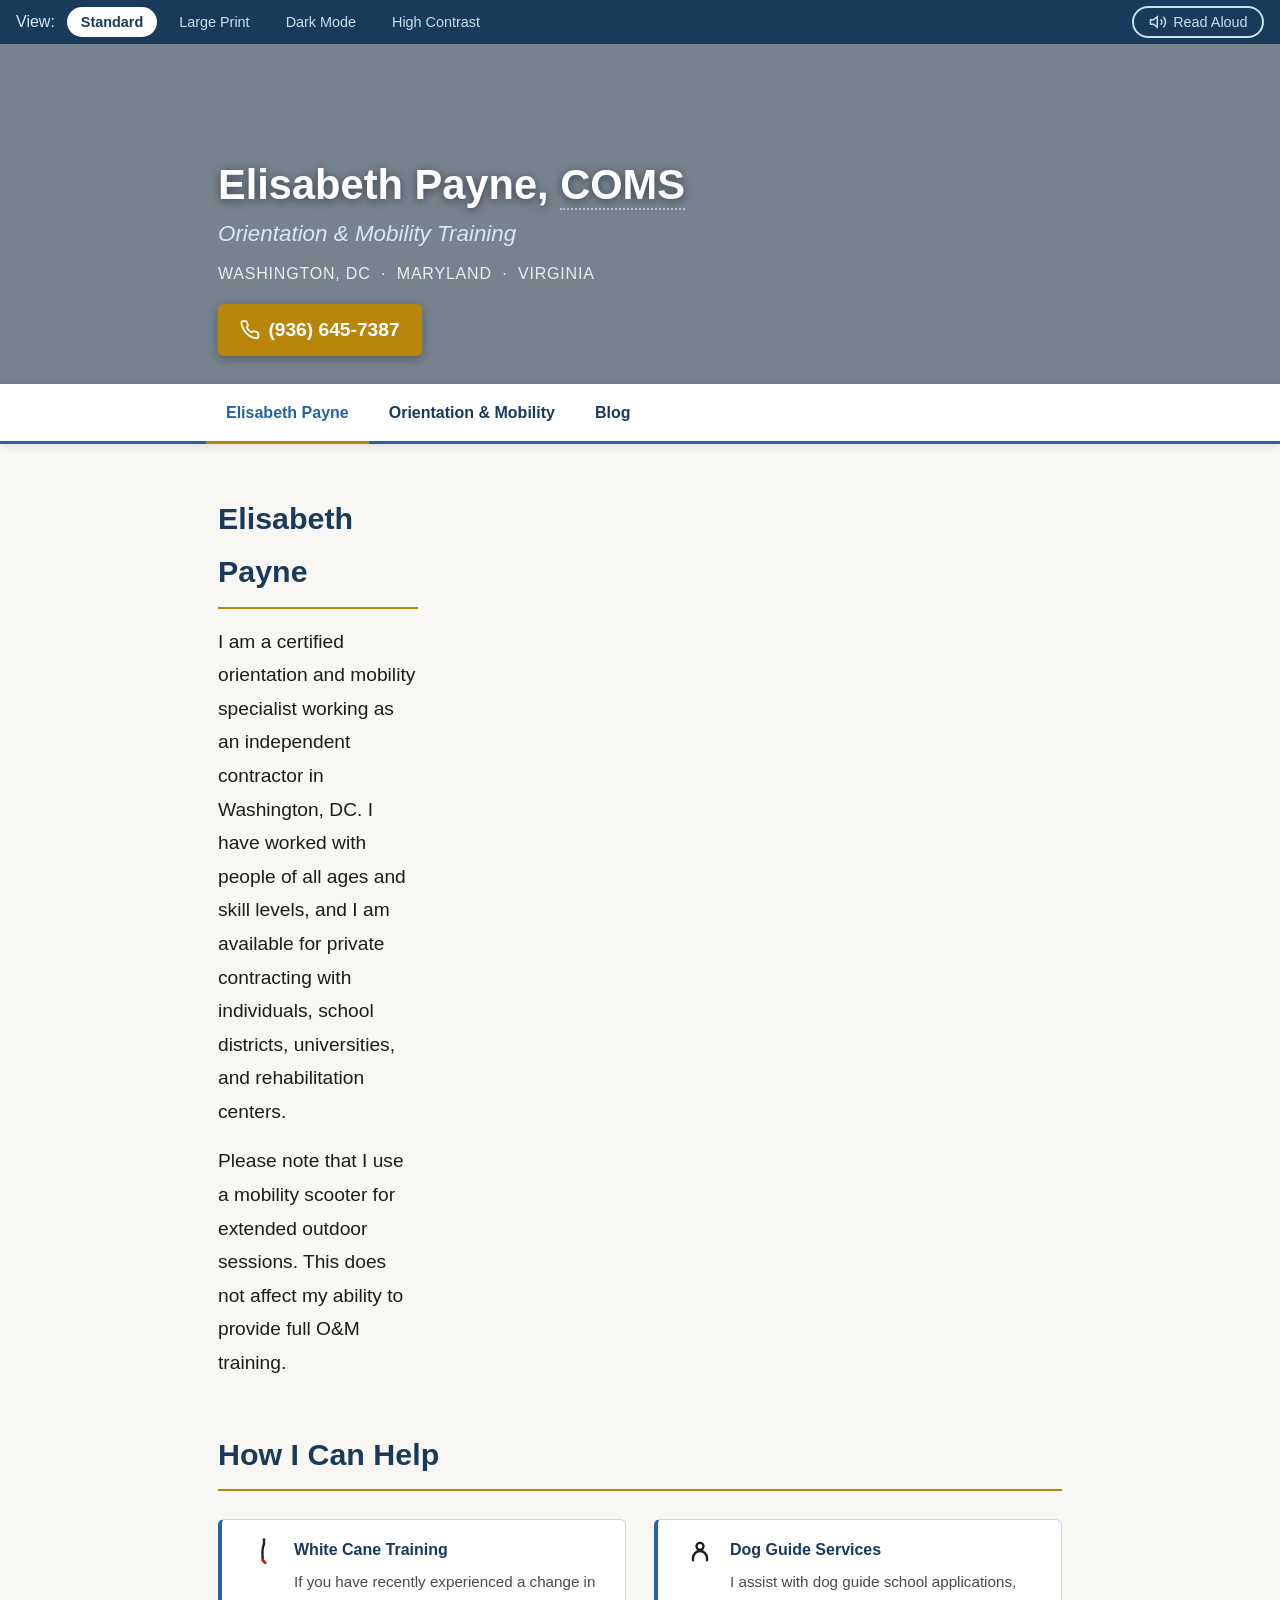
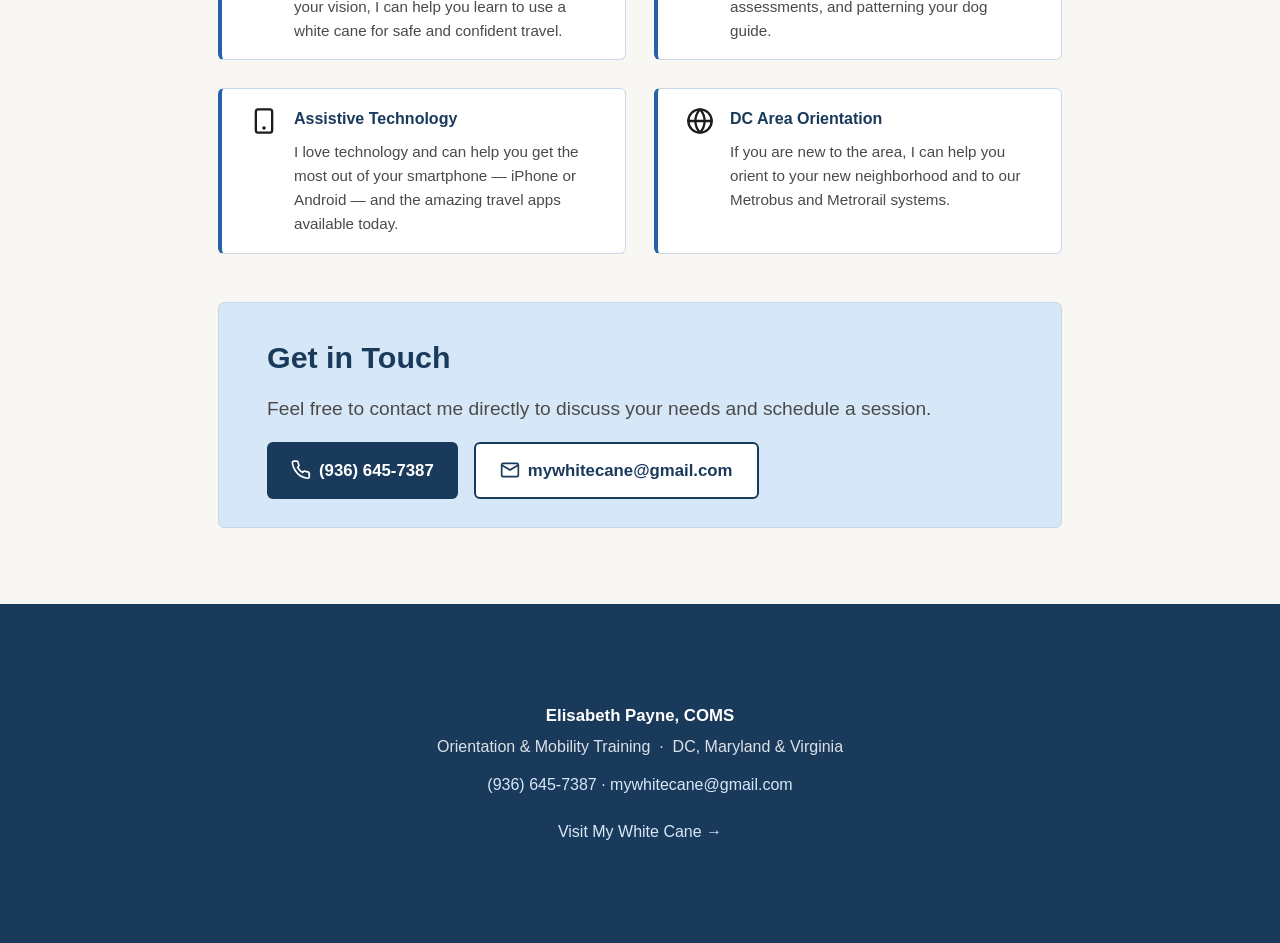
==== commit 78a940f8: "Change 'About Me' to 'Elisabeth Payne' in index.html" ====
--- a/index.html
+++ b/index.html
@@ -1,3 +1,4 @@
+
 <!DOCTYPE html>
 <html lang="en">
 <head>
@@ -53,7 +54,7 @@
   <!-- Main Navigation -->
   <nav class="site-nav" aria-label="Main navigation">
     <ul role="list">
-      <li><a href="index.html" aria-current="page">About Me</a></li>
+      <li><a href="index.html" aria-current="page">Elisabeth Payne</a></li>
       <li><a href="o-and-m.html">Orientation &amp; Mobility</a></li>
       <li><a href="https://mywhitecane.com" rel="noopener">Blog</a></li>
     </ul>
@@ -77,7 +78,7 @@
           </div>
 
           <div class="about-text">
-            <h2 id="about-heading">About Me</h2>
+            <h2 id="about-heading">Elisabeth Payne</h2>
             <p>I am a certified orientation and mobility specialist working as an independent contractor in Washington, DC. I have worked with people of all ages and skill levels, and I am available for private contracting with individuals, school districts, universities, and rehabilitation centers.</p>
             <p>Please note that I use a mobility scooter for extended outdoor sessions. This does not affect my ability to provide full O&amp;M training.</p>
           </div>
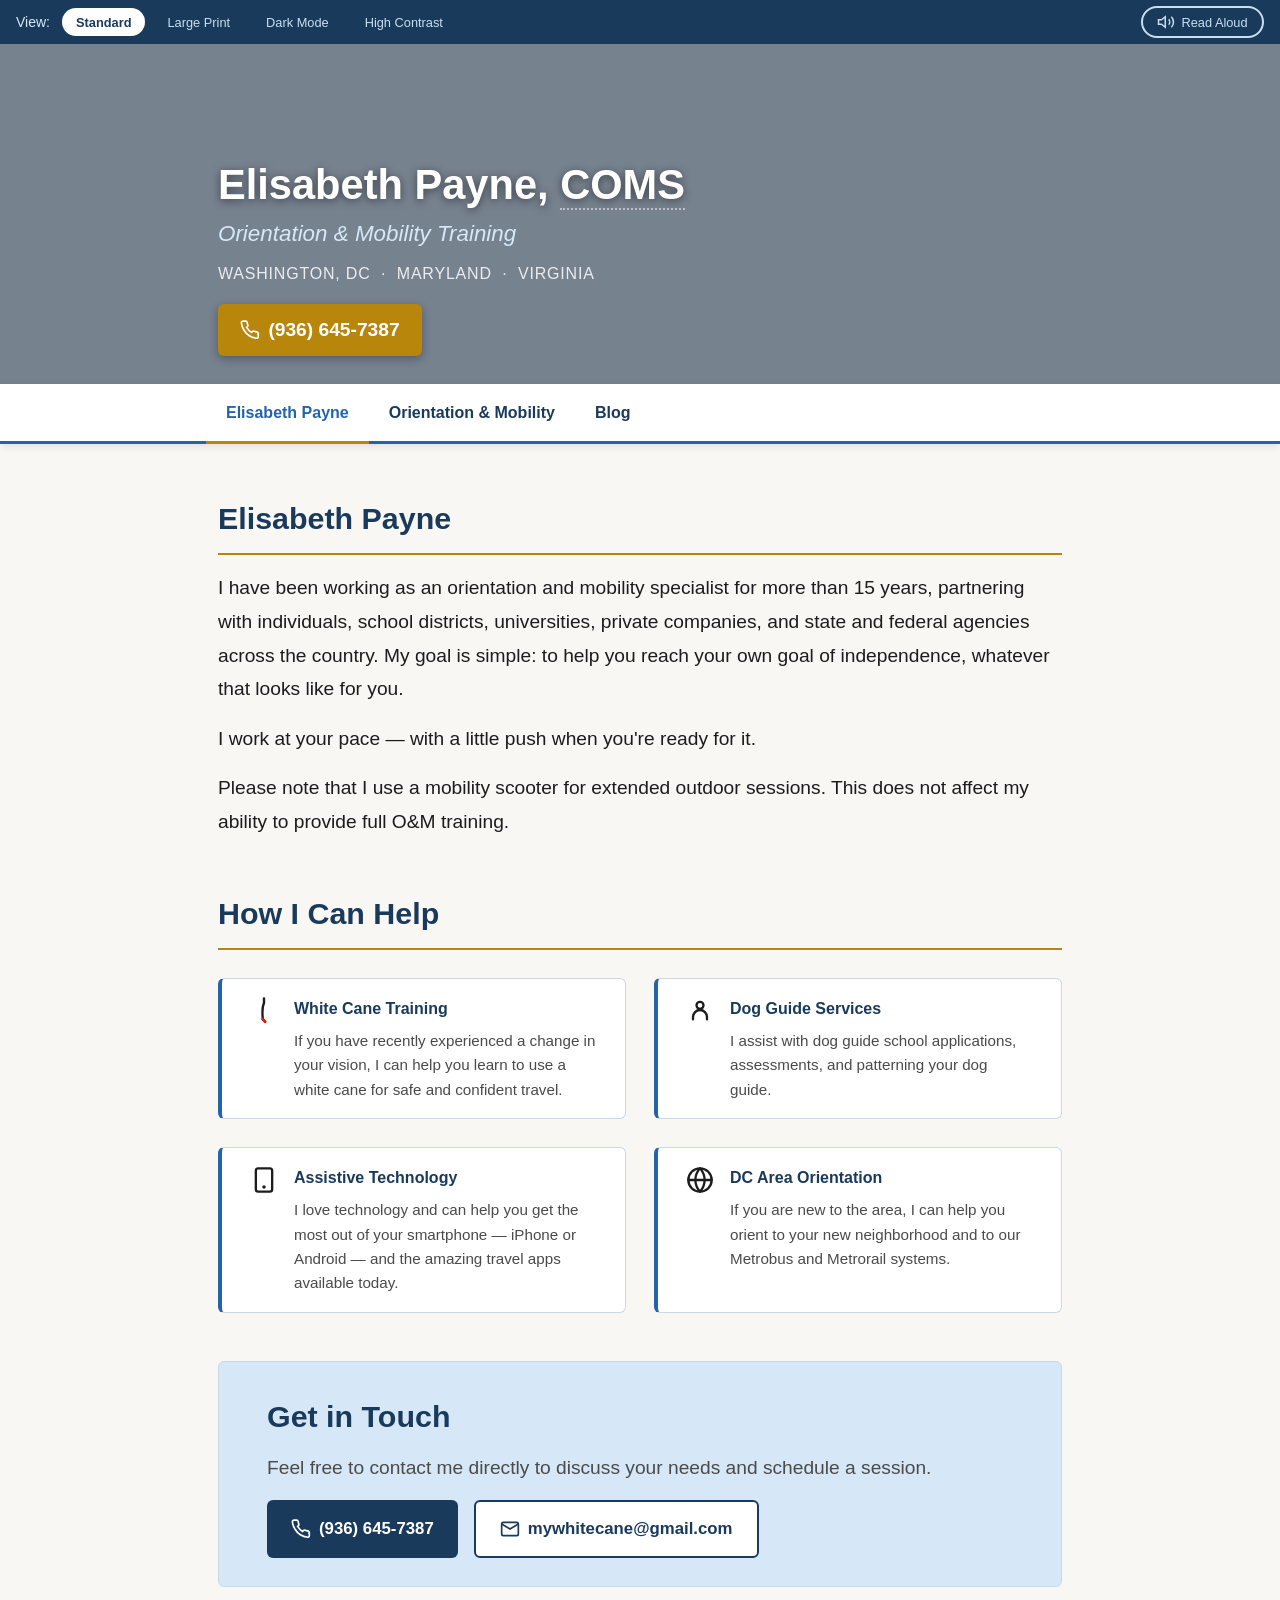
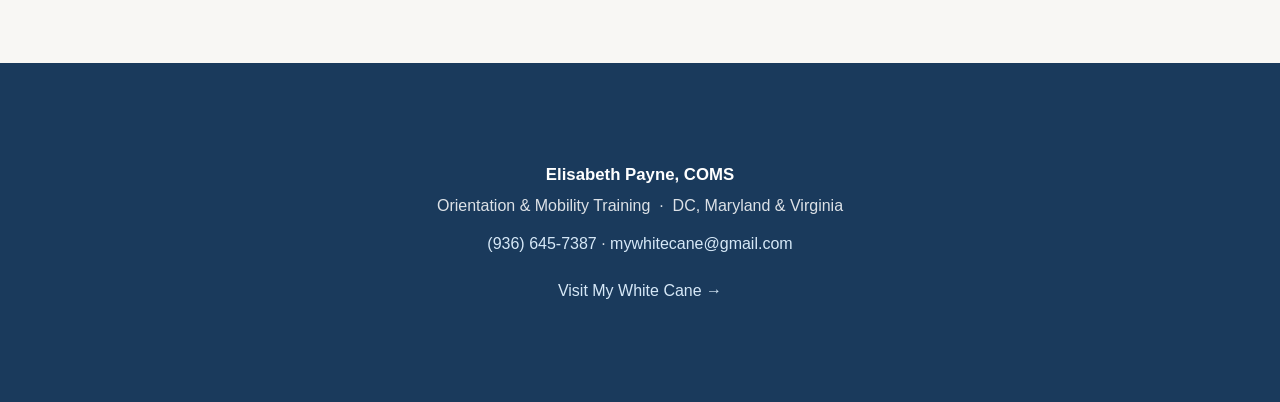
==== commit 50ad4cb5: "Revise about section for clarity and detail Updated the about section to reflect more experience and" ====
--- a/index.html
+++ b/index.html
@@ -1,4 +1,3 @@
-
 <!DOCTYPE html>
 <html lang="en">
 <head>
@@ -79,7 +78,8 @@
 
           <div class="about-text">
             <h2 id="about-heading">Elisabeth Payne</h2>
-            <p>I am a certified orientation and mobility specialist working as an independent contractor in Washington, DC. I have worked with people of all ages and skill levels, and I am available for private contracting with individuals, school districts, universities, and rehabilitation centers.</p>
+            <p>I have been working as an orientation and mobility specialist for more than 15 years, partnering with individuals, school districts, universities, private companies, and state and federal agencies across the country. My goal is simple: to help you reach your own goal of independence, whatever that looks like for you.</p>
+            <p>I work at your pace — with a little push when you're ready for it.</p>
             <p>Please note that I use a mobility scooter for extended outdoor sessions. This does not affect my ability to provide full O&amp;M training.</p>
           </div>
         </div>
--- a/style.css
+++ b/style.css
@@ -136,14 +136,14 @@
 
 .vision-label {
   font-family: var(--font-ui);
-  font-size: var(--size-small);
+  font-size: 0.875rem;
   color: var(--color-blue-light);
   margin-right: 0.25rem;
 }
 
 .vision-btn {
   font-family: var(--font-ui);
-  font-size: 0.9rem;
+  font-size: 0.8rem;
   padding: 0.3rem 0.75rem;
   border: 2px solid transparent;
   border-radius: 100px;
@@ -171,7 +171,7 @@
   align-items: center;
   gap: 0.4rem;
   font-family: var(--font-ui);
-  font-size: 0.9rem;
+  font-size: 0.8rem;
   padding: 0.3rem 0.9rem;
   border: 2px solid #c8dff0;
   border-radius: 100px;
@@ -364,6 +364,16 @@
   gap: var(--space-lg);
   align-items: start;
   margin-bottom: var(--space-lg);
+}
+
+.about-photo:empty,
+.about-photo:not(:has(img)) {
+  display: none;
+}
+
+.about-photo:empty ~ .about-text,
+.about-photo:not(:has(img)) ~ .about-text {
+  grid-column: 1 / -1;
 }
 
 .headshot {
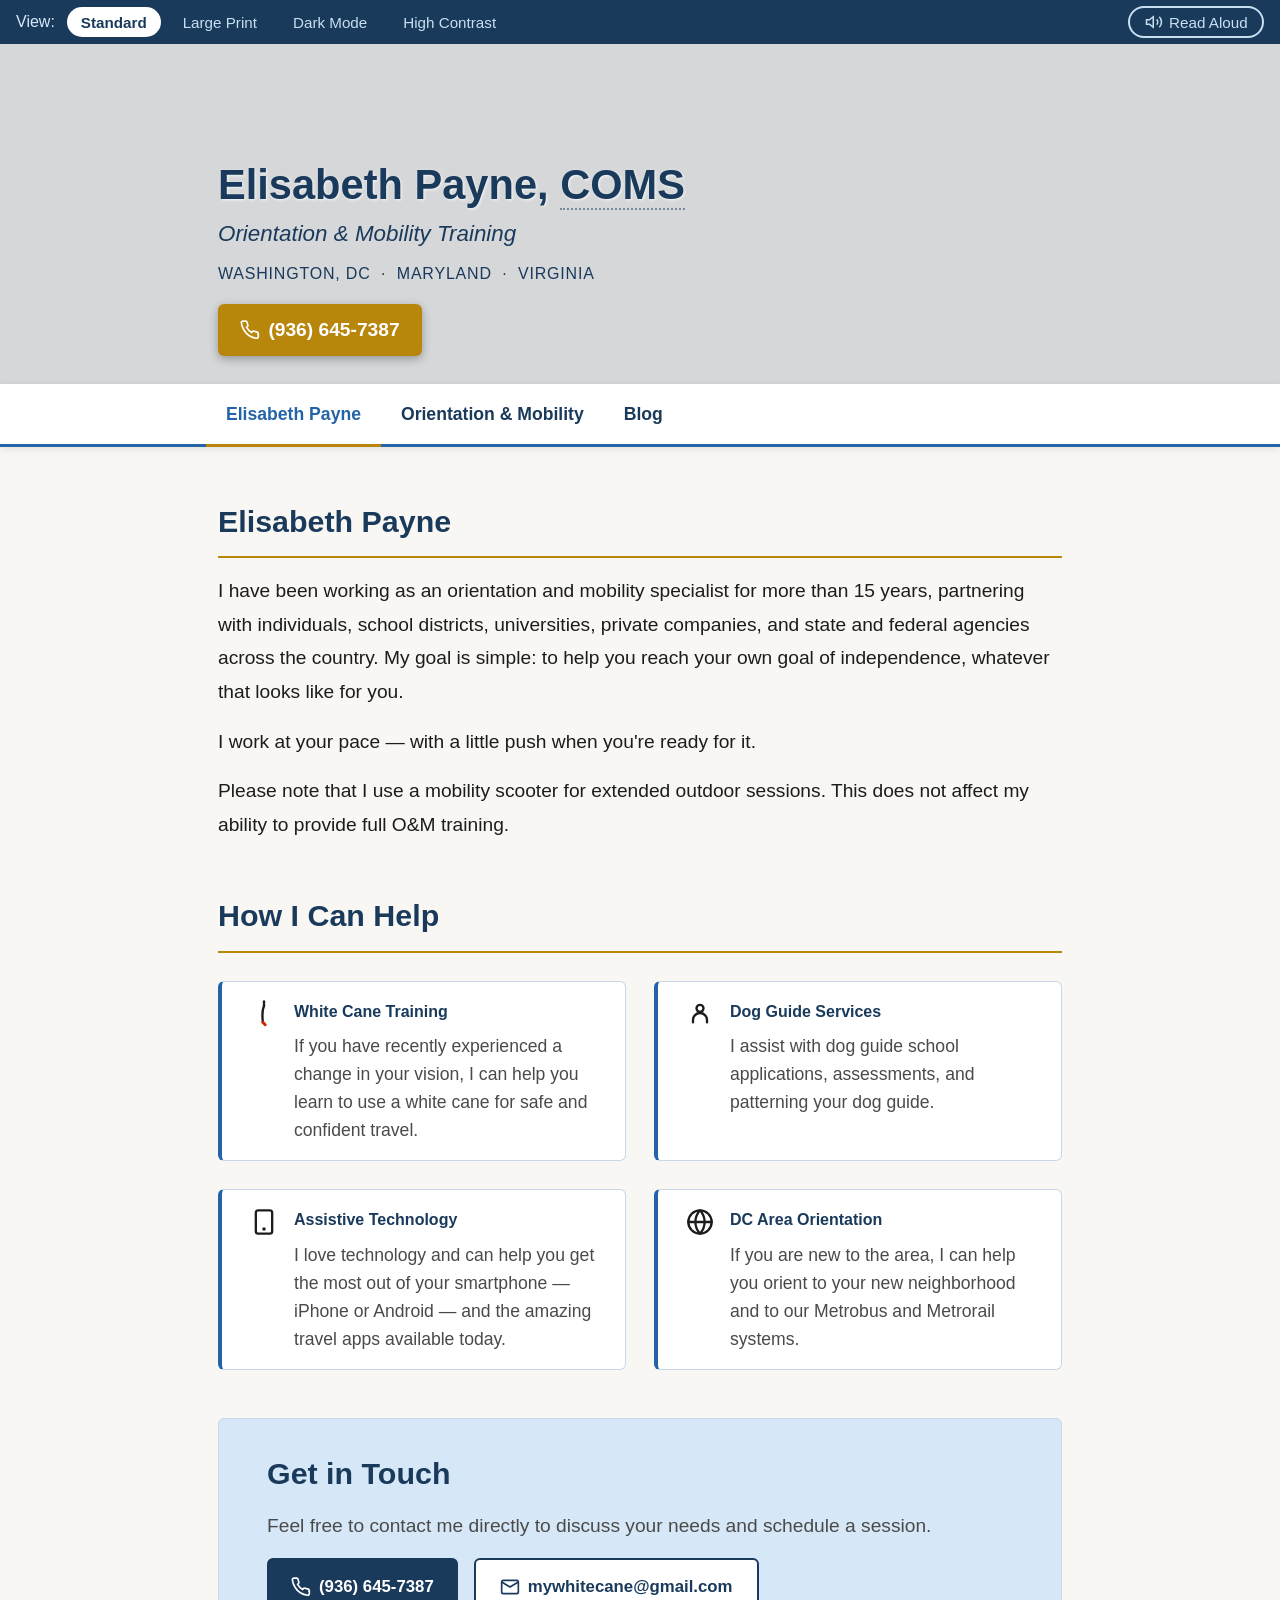
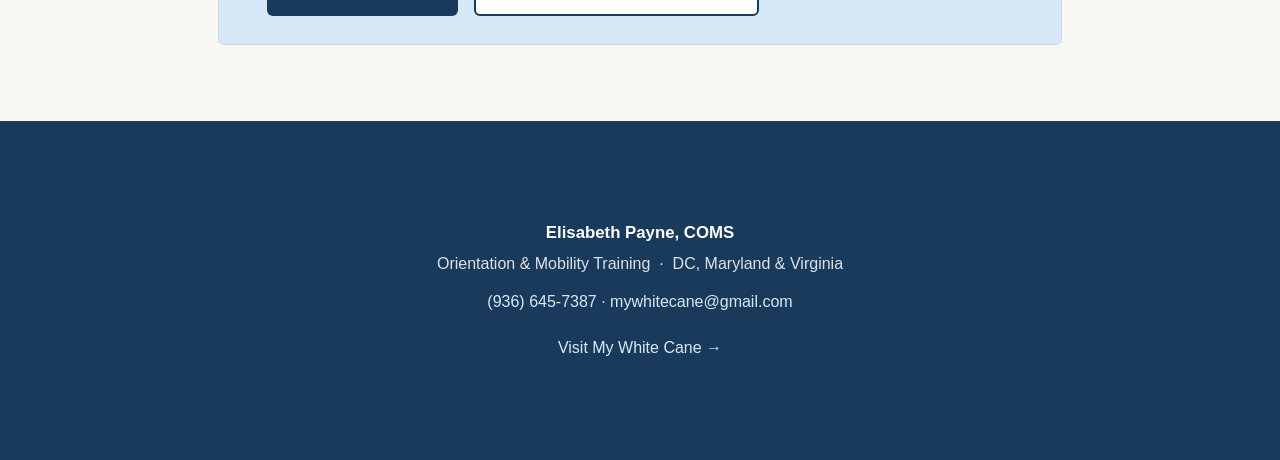
==== commit d7273c10: "Change favicon link from SVG to PNG format" ====
--- a/index.html
+++ b/index.html
@@ -6,7 +6,7 @@
   <meta name="description" content="Elisabeth Payne, COMS — Certified Orientation and Mobility Specialist serving Washington DC, Maryland, and Virginia. White cane training, dog guide assessments, assistive technology, and independent travel skills." />
   <title>Elisabeth Payne, COMS | Orientation & Mobility — DC, MD & VA</title>
   <link rel="stylesheet" href="style.css" />
-  <link rel="icon" type="image/svg+xml" href="favicon.svg" />
+  <link rel="icon" type="image/png" href="favicon-32x32.png" />
   <!-- Preload hero image when available -->
 </head>
 <body>
--- a/style.css
+++ b/style.css
@@ -15,7 +15,7 @@
   --color-text:        #1c1c1c;
   --color-text-muted:  #4a4a4a;
   --color-border:      #c8d8e8;
-  --color-hero-overlay: rgba(15, 35, 60, 0.55);
+  --color-hero-overlay: rgba(15, 35, 60, 0.15);
 
   --font-heading: Arial, Helvetica, sans-serif;
   --font-body:    Arial, Helvetica, sans-serif;
@@ -136,14 +136,14 @@
 
 .vision-label {
   font-family: var(--font-ui);
-  font-size: 0.875rem;
+  font-size: 1rem;
   color: var(--color-blue-light);
   margin-right: 0.25rem;
 }
 
 .vision-btn {
   font-family: var(--font-ui);
-  font-size: 0.8rem;
+  font-size: 0.95rem;
   padding: 0.3rem 0.75rem;
   border: 2px solid transparent;
   border-radius: 100px;
@@ -171,7 +171,7 @@
   align-items: center;
   gap: 0.4rem;
   font-family: var(--font-ui);
-  font-size: 0.8rem;
+  font-size: 0.95rem;
   padding: 0.3rem 0.9rem;
   border: 2px solid #c8dff0;
   border-radius: 100px;
@@ -239,19 +239,19 @@
 .site-title {
   font-family: var(--font-heading);
   font-size: var(--size-h1);
-  color: var(--color-white);
+  color: var(--color-navy);
   line-height: 1.15;
-  text-shadow: 0 2px 8px rgba(0,0,0,0.5);
+  text-shadow: 1px 1px 3px rgba(255,255,255,0.8);
 }
 .site-title abbr {
   text-decoration: none;
-  border-bottom: 2px dotted rgba(255,255,255,0.5);
+  border-bottom: 2px dotted rgba(26,58,92,0.5);
 }
 
 .site-subtitle {
   font-family: var(--font-heading);
   font-size: var(--size-h3);
-  color: var(--color-blue-light);
+  color: var(--color-navy);
   margin-top: 0.3rem;
   font-style: italic;
 }
@@ -259,7 +259,7 @@
 .site-region {
   font-family: var(--font-ui);
   font-size: var(--size-small);
-  color: rgba(255,255,255,0.85);
+  color: var(--color-navy);
   letter-spacing: 0.05em;
   text-transform: uppercase;
   margin-top: 0.4rem;
@@ -327,7 +327,7 @@
   display: block;
   padding: 0.9rem 1.25rem;
   font-family: var(--font-ui);
-  font-size: 1rem;
+  font-size: 1.1rem;
   font-weight: 600;
   color: var(--color-navy);
   text-decoration: none;
@@ -438,7 +438,7 @@
   margin-bottom: 0.4rem;
 }
 .services-list p {
-  font-size: 0.95rem;
+  font-size: 1.1rem;
   color: var(--color-text-muted);
   line-height: 1.6;
   margin: 0;
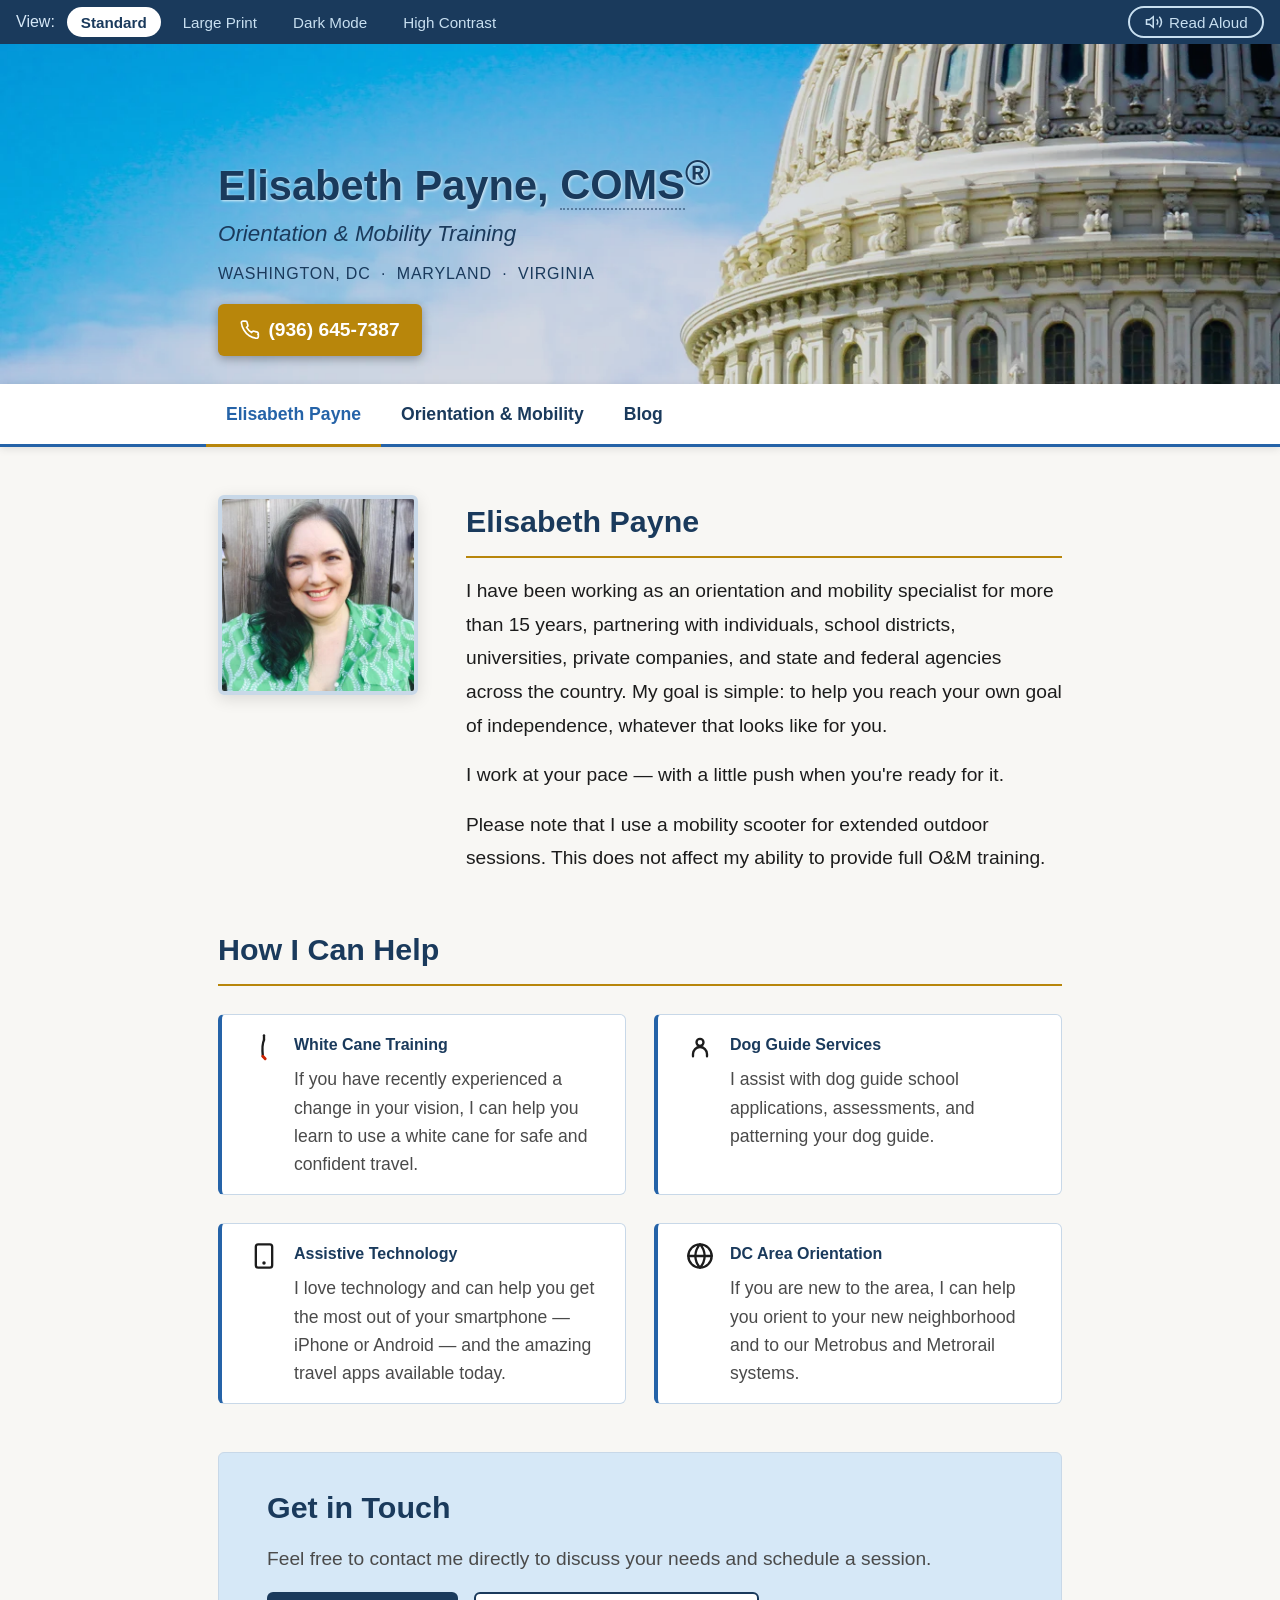
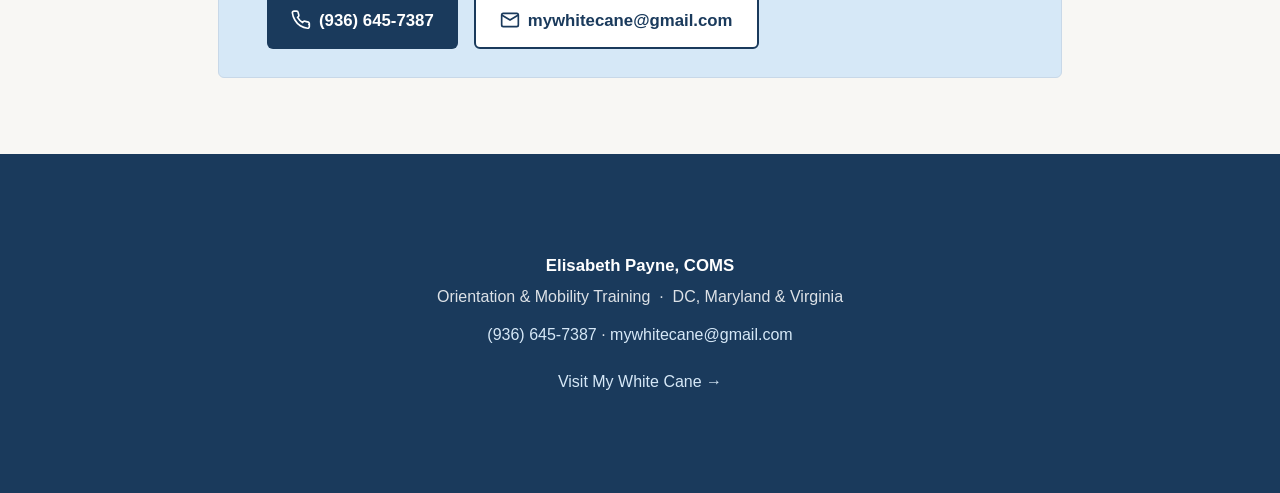
==== commit 879e5fc2: "Update image source paths in index.html" ====
--- a/index.html
+++ b/index.html
@@ -32,7 +32,7 @@
     <div class="hero-image-wrapper">
       <!-- Capitol building banner — replace src with your actual image -->
       <img 
-        src="assets/capitol-banner.webp" 
+        src="capitol-banner.webp" 
         alt="The United States Capitol dome against a clear blue sky, representing Elisabeth Payne's service area in Washington DC"
         class="hero-img"
         onerror="this.style.display='none'"
@@ -40,7 +40,7 @@
       <div class="hero-overlay"></div>
     </div>
     <div class="hero-content">
-      <h1 class="site-title">Elisabeth Payne, <abbr title="Certified Orientation and Mobility Specialist">COMS</abbr></h1>
+      <h1 class="site-title">Elisabeth Payne, <abbr title="Certified Orientation and Mobility Specialist">COMS</abbr><sup>®</sup></h1>
       <p class="site-subtitle">Orientation &amp; Mobility Training</p>
       <p class="site-region">Washington, DC &nbsp;·&nbsp; Maryland &nbsp;·&nbsp; Virginia</p>
       <a href="tel:9366457387" class="hero-phone" aria-label="Call Elisabeth at 936-645-7387">
@@ -69,7 +69,7 @@
           <div class="about-photo">
             <!-- Replace with your actual headshot -->
             <img 
-              src="assets/headshot.webp" 
+              src="headshot.webp" 
               alt="Elisabeth Payne, Certified Orientation and Mobility Specialist, smiling in a professional photo"
               class="headshot"
               onerror="this.parentElement.style.display='none'"
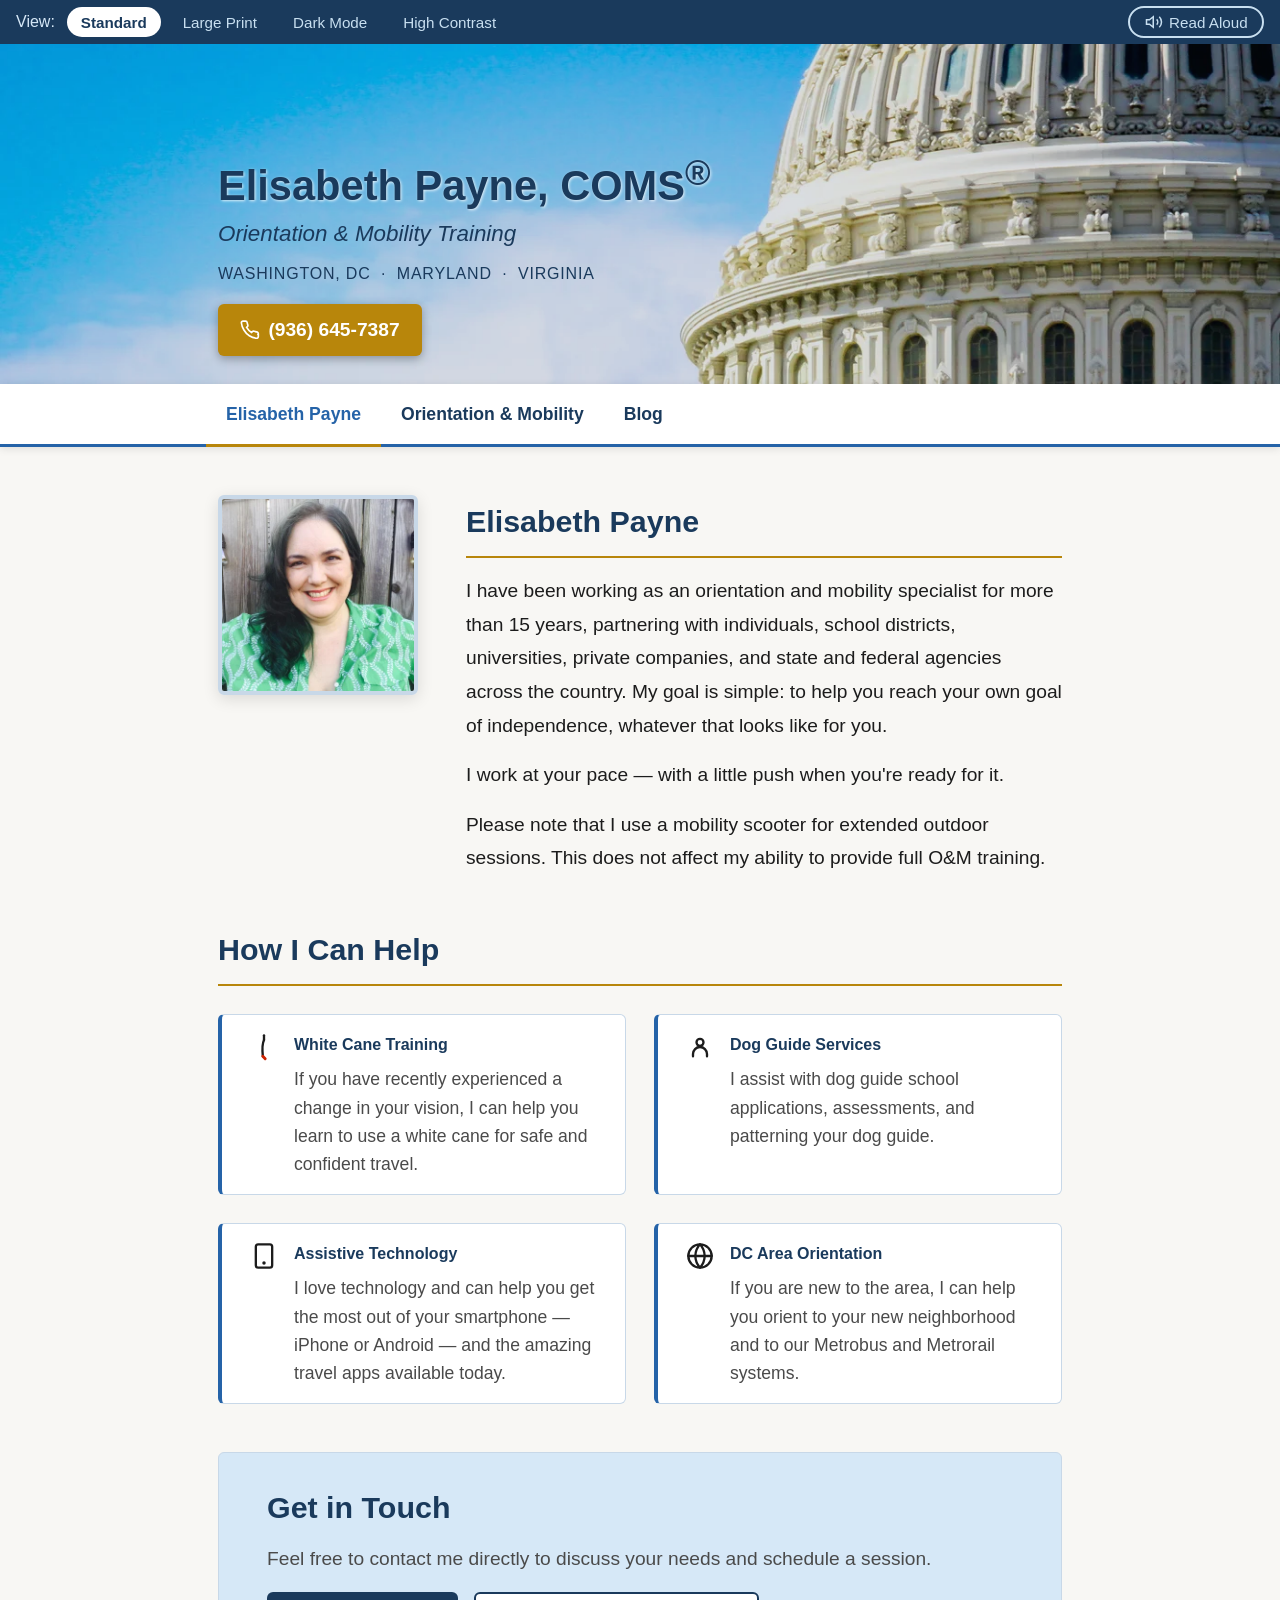
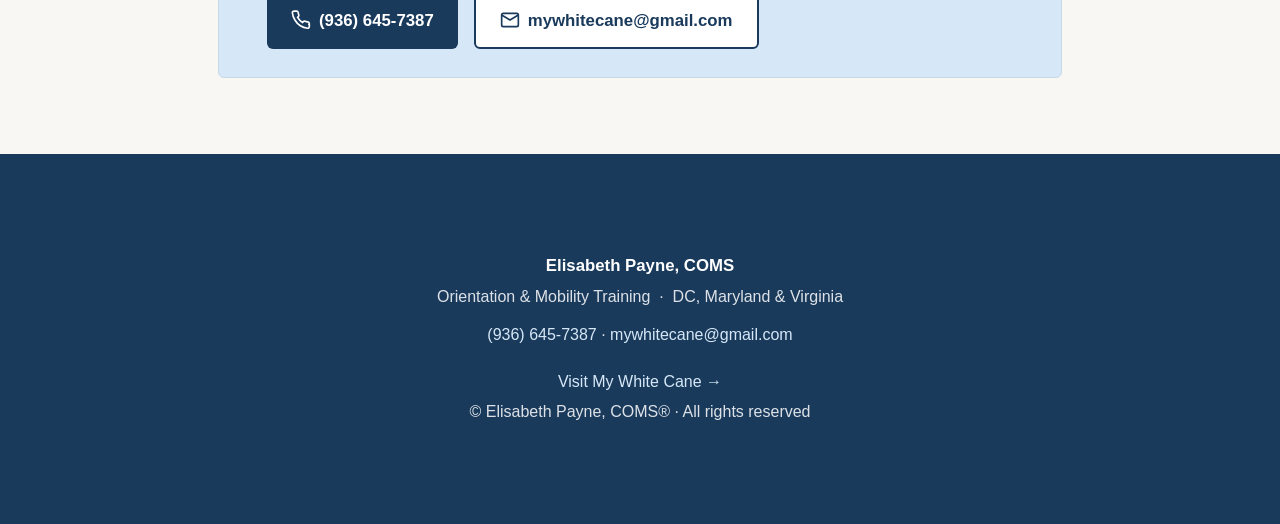
==== commit ab6dae16: "Add copyright notice to footer in index.html" ====
--- a/index.html
+++ b/index.html
@@ -155,6 +155,7 @@
         <a href="mailto:mywhitecane@gmail.com">mywhitecane@gmail.com</a>
       </div>
       <p class="footer-link"><a href="https://mywhitecane.com" rel="noopener">Visit My White Cane →</a></p>
+      <p class="footer-copyright">© <span id="year"></span> Elisabeth Payne, COMS® · All rights reserved</p>
     </div>
   </footer>
 
--- a/style.css
+++ b/style.css
@@ -245,7 +245,7 @@
 }
 .site-title abbr {
   text-decoration: none;
-  border-bottom: 2px dotted rgba(26,58,92,0.5);
+  border-bottom: none;
 }
 
 .site-subtitle {
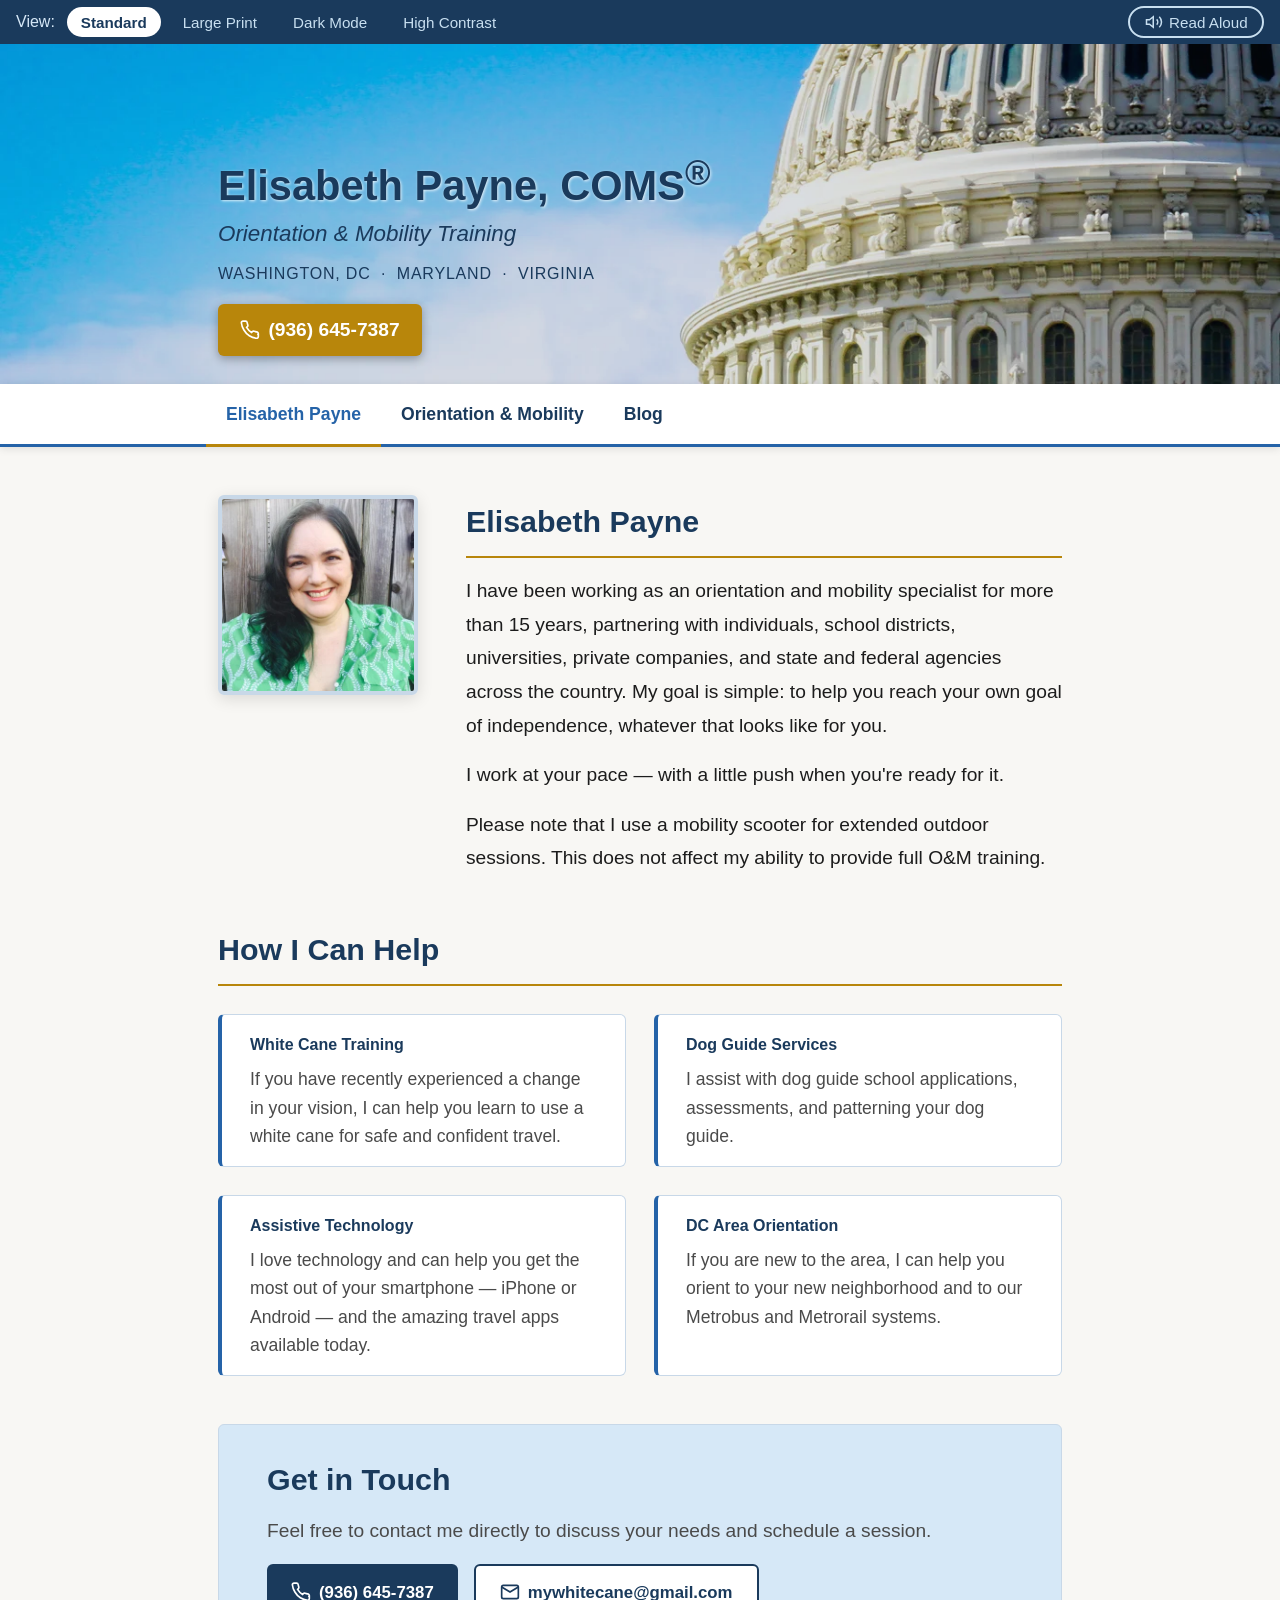
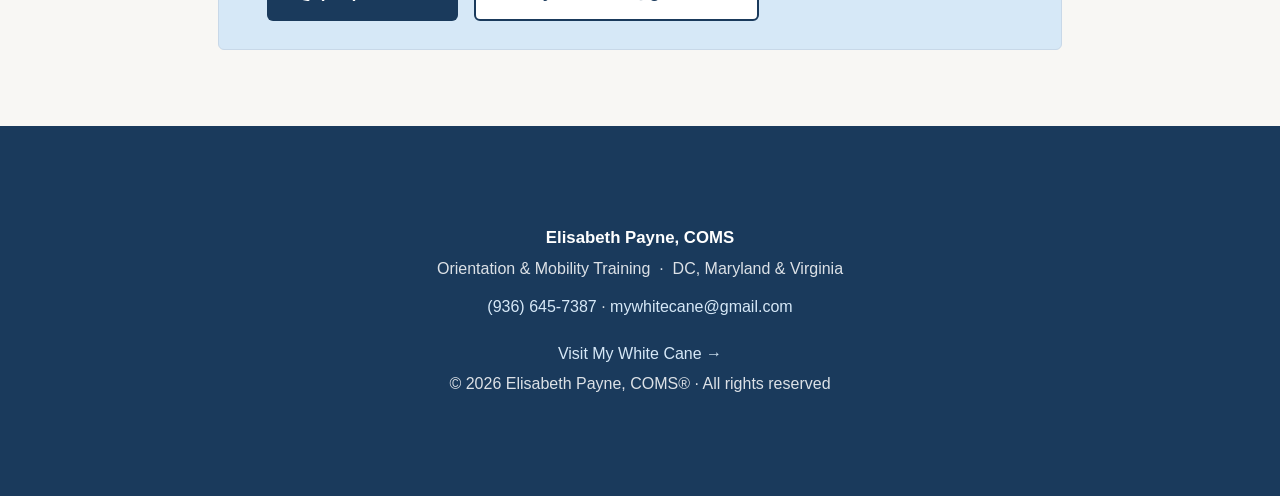
==== commit 9902f2d9: "Remove service icons from services section Removed service icons from the services section." ====
--- a/index.html
+++ b/index.html
@@ -88,36 +88,24 @@
           <h2 id="services-heading">How I Can Help</h2>
           <ul class="services-list" role="list">
             <li>
-              <span class="service-icon" aria-hidden="true">
-                <svg width="28" height="28" viewBox="0 0 24 24" fill="none" stroke="currentColor" stroke-width="2" stroke-linecap="round" stroke-linejoin="round"><line x1="12" y1="2" x2="12" y2="6"/><path d="M12 6 Q10 10 11 20"/><line x1="11" y1="20" x2="13" y2="22" stroke="#cc2200" stroke-width="2.5"/></svg>
-              </span>
               <div>
                 <strong>White Cane Training</strong>
                 <p>If you have recently experienced a change in your vision, I can help you learn to use a white cane for safe and confident travel.</p>
               </div>
             </li>
             <li>
-              <span class="service-icon" aria-hidden="true">
-                <svg width="28" height="28" viewBox="0 0 24 24" fill="none" stroke="currentColor" stroke-width="2" stroke-linecap="round" stroke-linejoin="round"><circle cx="12" cy="8" r="3"/><path d="M6 20v-2a6 6 0 0 1 12 0v2"/></svg>
-              </span>
               <div>
                 <strong>Dog Guide Services</strong>
                 <p>I assist with dog guide school applications, assessments, and patterning your dog guide.</p>
               </div>
             </li>
             <li>
-              <span class="service-icon" aria-hidden="true">
-                <svg width="28" height="28" viewBox="0 0 24 24" fill="none" stroke="currentColor" stroke-width="2" stroke-linecap="round" stroke-linejoin="round"><rect x="5" y="2" width="14" height="20" rx="2"/><line x1="12" y1="18" x2="12" y2="18" stroke-width="3"/></svg>
-              </span>
               <div>
                 <strong>Assistive Technology</strong>
                 <p>I love technology and can help you get the most out of your smartphone — iPhone or Android — and the amazing travel apps available today.</p>
               </div>
             </li>
             <li>
-              <span class="service-icon" aria-hidden="true">
-                <svg width="28" height="28" viewBox="0 0 24 24" fill="none" stroke="currentColor" stroke-width="2" stroke-linecap="round" stroke-linejoin="round"><circle cx="12" cy="12" r="10"/><line x1="2" y1="12" x2="22" y2="12"/><path d="M12 2a15.3 15.3 0 0 1 4 10 15.3 15.3 0 0 1-4 10 15.3 15.3 0 0 1-4-10 15.3 15.3 0 0 1 4-10z"/></svg>
-              </span>
               <div>
                 <strong>DC Area Orientation</strong>
                 <p>If you are new to the area, I can help you orient to your new neighborhood and to our Metrobus and Metrorail systems.</p>
--- a/style.css
+++ b/style.css
@@ -424,12 +424,6 @@
   border-radius: var(--radius);
   padding: var(--space-sm) var(--space-md);
 }
-.service-icon {
-  font-size: 1.8rem;
-  line-height: 1;
-  margin-top: 0.1rem;
-  flex-shrink: 0;
-}
 .services-list strong {
   display: block;
   font-family: var(--font-ui);
